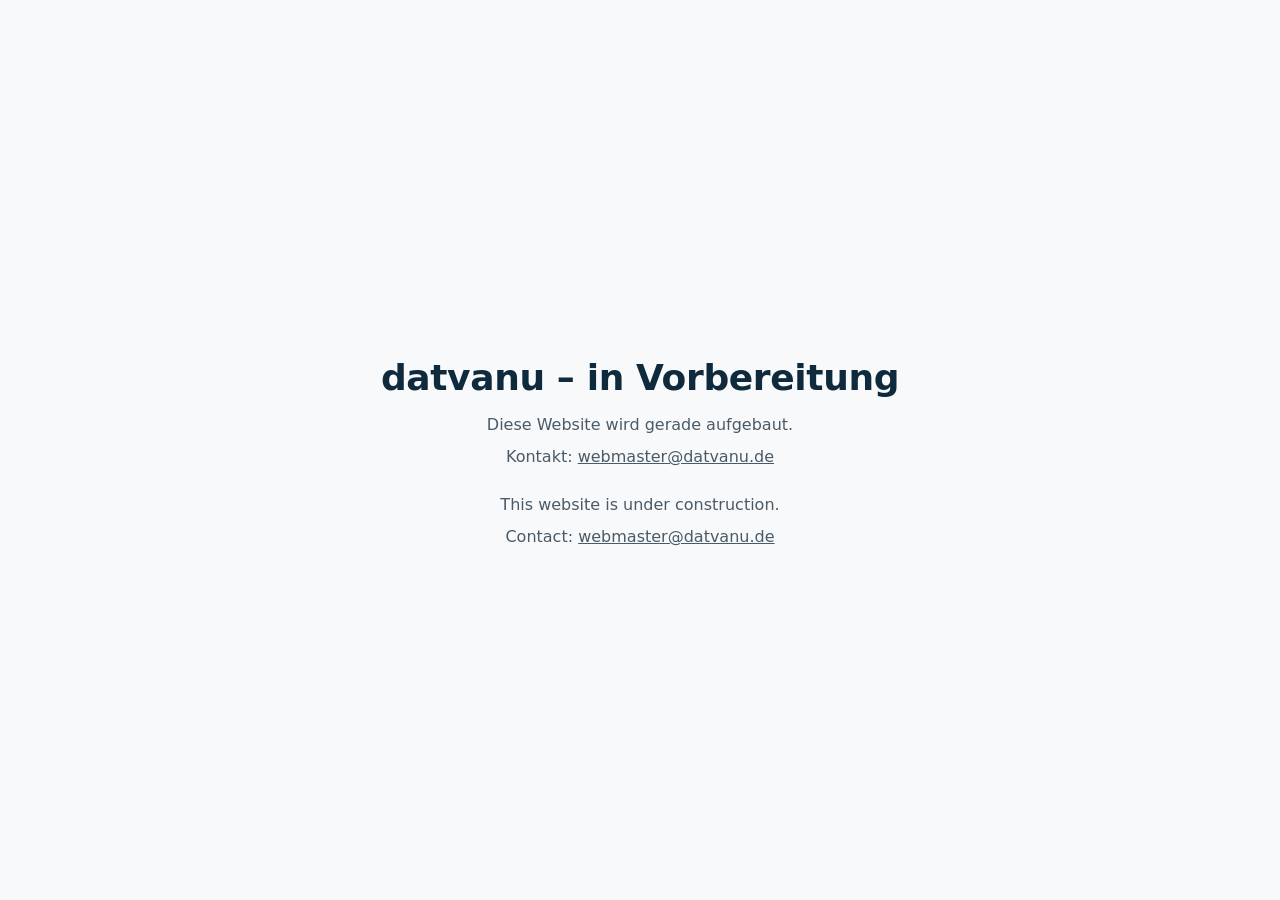
==== index.html @ 2d8a4fdd "datvanu.de: in Vorbereitung / under construction" ====
<!doctype html>
<html lang="de">
<head>
<meta charset="utf-8">
<meta name="viewport" content="width=device-width, initial-scale=1">
<meta name="robots" content="noindex, nofollow">
<meta name="referrer" content="no-referrer">
<meta http-equiv="Content-Security-Policy" content="default-src 'none'; style-src 'unsafe-inline'; base-uri 'none'; form-action 'none'">
<title>datvanu – in Vorbereitung</title>
<style>
:root{color-scheme:light dark;--bg:#F7F9FA;--fg:#0F2A3D;--muted:#4A5A67}
@media (prefers-color-scheme:dark){:root{--bg:#0B1F2D;--fg:#F7F9FA;--muted:#B8C7D3}}
html,body{height:100%;margin:0}
body{display:grid;place-items:center;background:var(--bg);color:var(--fg);font:1rem/1.5 system-ui,-apple-system,"Segoe UI",Roboto,sans-serif;text-align:center;padding:1.25rem;box-sizing:border-box}
h1{font-size:clamp(1.5rem,5vw,2.25rem);font-weight:700;letter-spacing:-.01em;margin:0}
p{color:var(--muted);margin:.5rem 0 0}
a{color:inherit}
.en{margin-top:1.5rem}
</style>
</head>
<body>
<main>
<h1>datvanu – in Vorbereitung</h1>
<p>Diese Website wird gerade aufgebaut.</p>
<p>Kontakt: <a href="mailto:webmaster@datvanu.de">webmaster@datvanu.de</a></p>
<div class="en" lang="en">
<p>This website is under construction.</p>
<p>Contact: <a href="mailto:webmaster@datvanu.de">webmaster@datvanu.de</a></p>
</div>
</main>
</body>
</html>
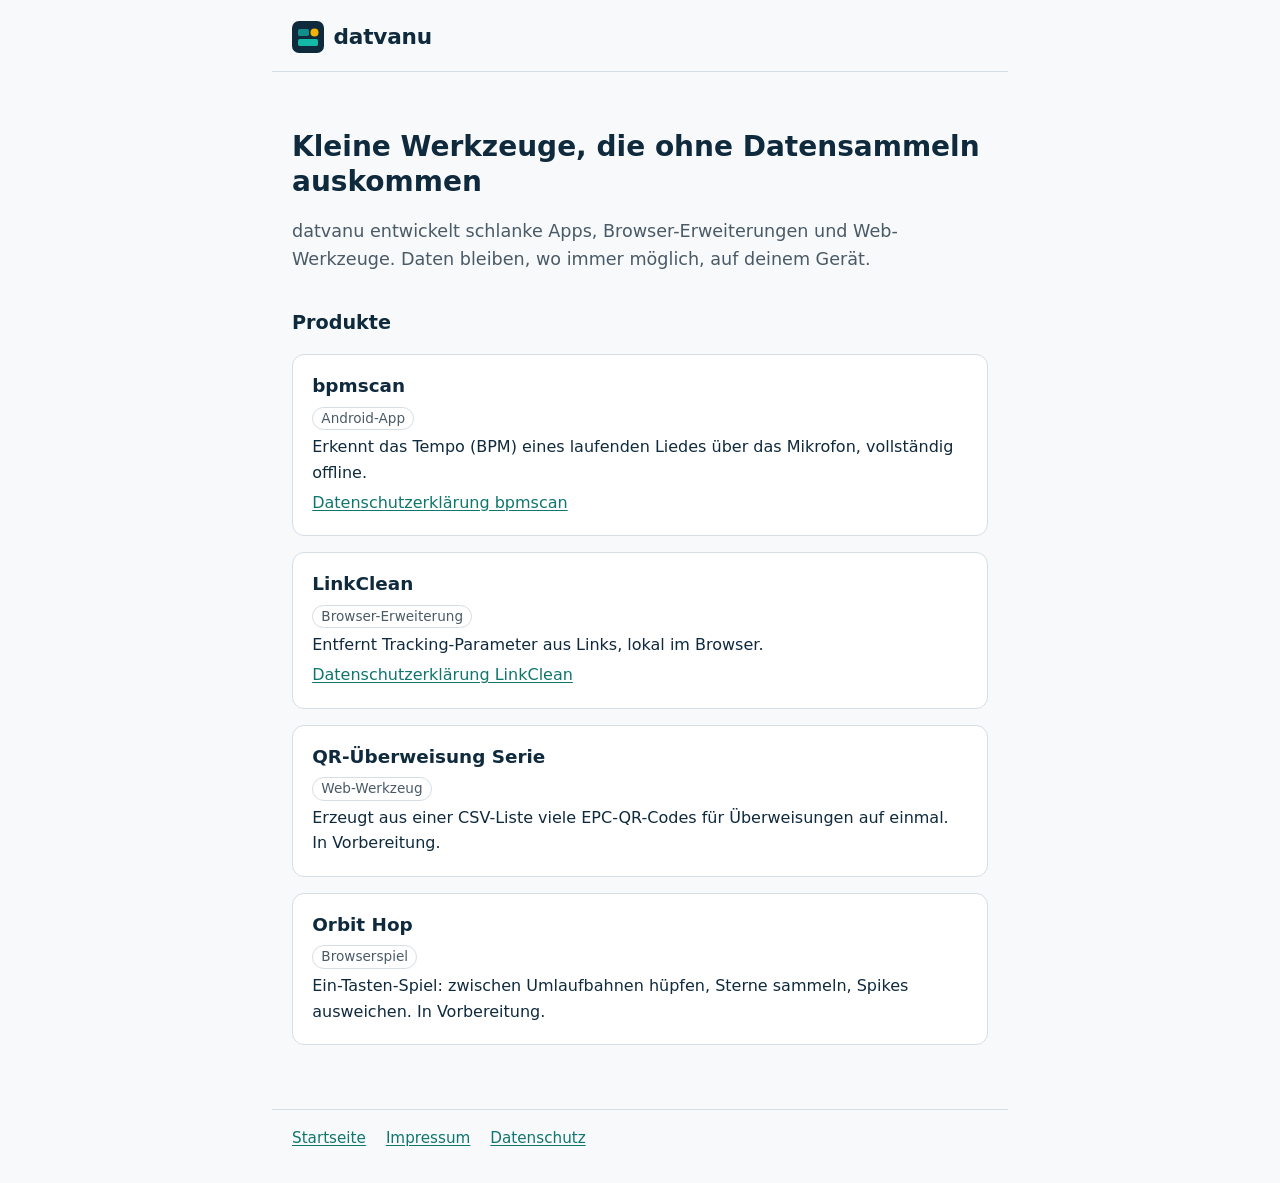
==== commit 67262b8e: "datvanu.de: echte Seite (Startseite, Impressum, Datenschutz, bpmscan/LinkClean-Datenschutz) aus site" ====
--- a/index.html
+++ b/index.html
@@ -2,31 +2,27 @@
 <html lang="de">
 <head>
 <meta charset="utf-8">
-<meta name="viewport" content="width=device-width, initial-scale=1">
-<meta name="robots" content="noindex, nofollow">
-<meta name="referrer" content="no-referrer">
-<meta http-equiv="Content-Security-Policy" content="default-src 'none'; style-src 'unsafe-inline'; base-uri 'none'; form-action 'none'">
-<title>datvanu – in Vorbereitung</title>
-<style>
-:root{color-scheme:light dark;--bg:#F7F9FA;--fg:#0F2A3D;--muted:#4A5A67}
-@media (prefers-color-scheme:dark){:root{--bg:#0B1F2D;--fg:#F7F9FA;--muted:#B8C7D3}}
-html,body{height:100%;margin:0}
-body{display:grid;place-items:center;background:var(--bg);color:var(--fg);font:1rem/1.5 system-ui,-apple-system,"Segoe UI",Roboto,sans-serif;text-align:center;padding:1.25rem;box-sizing:border-box}
-h1{font-size:clamp(1.5rem,5vw,2.25rem);font-weight:700;letter-spacing:-.01em;margin:0}
-p{color:var(--muted);margin:.5rem 0 0}
-a{color:inherit}
-.en{margin-top:1.5rem}
-</style>
+<meta name="viewport" content="width=device-width,initial-scale=1">
+<title>datvanu – kleine, datensparsame Werkzeuge</title>
+<meta name="description" content="datvanu: kleine, datensparsame Apps, Browser-Erweiterungen und Web-Werkzeuge.">
+<meta name="color-scheme" content="light dark">
+<link rel="icon" href="./img/mark.svg" type="image/svg+xml">
+<link rel="stylesheet" href="./style.css">
 </head>
 <body>
-<main>
-<h1>datvanu – in Vorbereitung</h1>
-<p>Diese Website wird gerade aufgebaut.</p>
-<p>Kontakt: <a href="mailto:webmaster@datvanu.de">webmaster@datvanu.de</a></p>
-<div class="en" lang="en">
-<p>This website is under construction.</p>
-<p>Contact: <a href="mailto:webmaster@datvanu.de">webmaster@datvanu.de</a></p>
-</div>
+<a class="skip" href="#inhalt">Zum Inhalt springen</a>
+<header class="site-header"><a class="brand" href="./"><img src="./img/mark.svg" alt="" width="32" height="32">datvanu</a></header>
+<main id="inhalt">
+<h1>Kleine Werkzeuge, die ohne Datensammeln auskommen</h1>
+<p class="lead">datvanu entwickelt schlanke Apps, Browser-Erweiterungen und Web-Werkzeuge. Daten bleiben, wo immer möglich, auf deinem Gerät.</p>
+<h2 id="produkte">Produkte</h2>
+<ul class="products" aria-labelledby="produkte">
+<li><h3>bpmscan</h3><p><span class="tag">Android-App</span></p><p>Erkennt das Tempo (BPM) eines laufenden Liedes über das Mikrofon, vollständig offline.</p><p><a href="bpmscan/datenschutz/">Datenschutzerklärung bpmscan</a></p></li>
+<li><h3>LinkClean</h3><p><span class="tag">Browser-Erweiterung</span></p><p>Entfernt Tracking-Parameter aus Links, lokal im Browser.</p><p><a href="linkclean/datenschutz/">Datenschutzerklärung LinkClean</a></p></li>
+<li><h3>QR-Überweisung Serie</h3><p><span class="tag">Web-Werkzeug</span></p><p>Erzeugt aus einer CSV-Liste viele EPC-QR-Codes für Überweisungen auf einmal. In Vorbereitung.</p></li>
+<li><h3>Orbit Hop</h3><p><span class="tag">Browserspiel</span></p><p>Ein-Tasten-Spiel: zwischen Umlaufbahnen hüpfen, Sterne sammeln, Spikes ausweichen. In Vorbereitung.</p></li>
+</ul>
 </main>
+<footer class="site-footer"><nav aria-label="Rechtliches"><ul><li><a href="./">Startseite</a></li><li><a href="./impressum/">Impressum</a></li><li><a href="./datenschutz/">Datenschutz</a></li></ul></nav></footer>
 </body>
 </html>
--- a/style.css
+++ b/style.css
@@ -0,0 +1,35 @@
+/* datvanu – site styles. Light/Dark via prefers-color-scheme, WCAG-AA contrast, visible focus. */
+:root{color-scheme:light dark;--bg:#F7F9FA;--fg:#0F2A3D;--muted:#4A5A67;--line:#D5DEE5;--link:#0F766E;--card:#FFFFFF;--mark:#FFE08A;--mark-fg:#0F2A3D;--focus:#F5B301}
+@media (prefers-color-scheme:dark){:root{--bg:#0B1F2D;--fg:#F7F9FA;--muted:#B8C7D3;--line:#24445A;--link:#5EEAD4;--card:#12293A;--mark:#FFE08A;--mark-fg:#0F2A3D}}
+*{box-sizing:border-box}
+html{font-size:100%}
+body{margin:0;background:var(--bg);color:var(--fg);font:1rem/1.6 Inter,system-ui,-apple-system,"Segoe UI",Roboto,sans-serif}
+a{color:var(--link);text-underline-offset:.15em}
+a:focus-visible,button:focus-visible{outline:3px solid var(--focus);outline-offset:2px;border-radius:4px}
+.skip{position:absolute;left:-999px;top:0;background:var(--card);color:var(--fg);padding:8px 12px;z-index:10}
+.skip:focus{left:8px;top:8px}
+.site-header,.site-footer,main{max-width:46rem;margin:0 auto;padding:0 1.25rem}
+.site-header{display:flex;align-items:center;justify-content:space-between;padding-top:1.25rem;padding-bottom:1rem;border-bottom:1px solid var(--line)}
+.brand{display:inline-flex;align-items:center;gap:.6rem;color:var(--fg);font-weight:700;font-size:1.35rem;text-decoration:none;letter-spacing:-.01em}
+.brand img{width:2rem;height:2rem}
+main{padding-top:1.5rem;padding-bottom:3rem}
+h1{font-size:1.75rem;line-height:1.25;margin:1.2em 0 .6em}
+h2{font-size:1.2rem;margin-top:1.8em}
+p,li{max-width:70ch}
+code{background:var(--card);border:1px solid var(--line);padding:0 .3em;border-radius:4px;font-size:.92em}
+mark{background:var(--mark);color:var(--mark-fg);padding:0 .2em}
+.lead{font-size:1.1rem;color:var(--muted)}
+.products{list-style:none;padding:0;display:grid;gap:1rem}
+.products li{background:var(--card);border:1px solid var(--line);border-radius:12px;padding:1rem 1.2rem}
+.products h3{margin:0 0 .25rem;font-size:1.15rem}
+.products p{margin:.25rem 0}
+.tag{display:inline-block;font-size:.85rem;color:var(--muted);border:1px solid var(--line);border-radius:999px;padding:0 .6em}
+.notice{border:2px solid var(--focus);background:var(--card);border-radius:10px;padding:.8rem 1rem}
+/* imported legal documents keep their own markup; only styled here */
+.doc nav{display:flex;gap:.75rem;flex-wrap:wrap;margin:.5rem 0 0}
+.doc nav a{font-weight:600;text-decoration:none;border:2px solid var(--link);border-radius:999px;padding:.15rem .9rem}
+.doc section+section{border-top:1px solid var(--line);margin-top:3rem}
+.doc footer{color:var(--muted);font-size:.9rem;margin-top:3rem}
+.site-footer{border-top:1px solid var(--line);padding-top:1rem;padding-bottom:2rem;color:var(--muted);font-size:.95rem}
+.site-footer ul{list-style:none;padding:0;margin:0;display:flex;gap:1.25rem;flex-wrap:wrap}
+@media (prefers-reduced-motion:reduce){*{scroll-behavior:auto!important}}
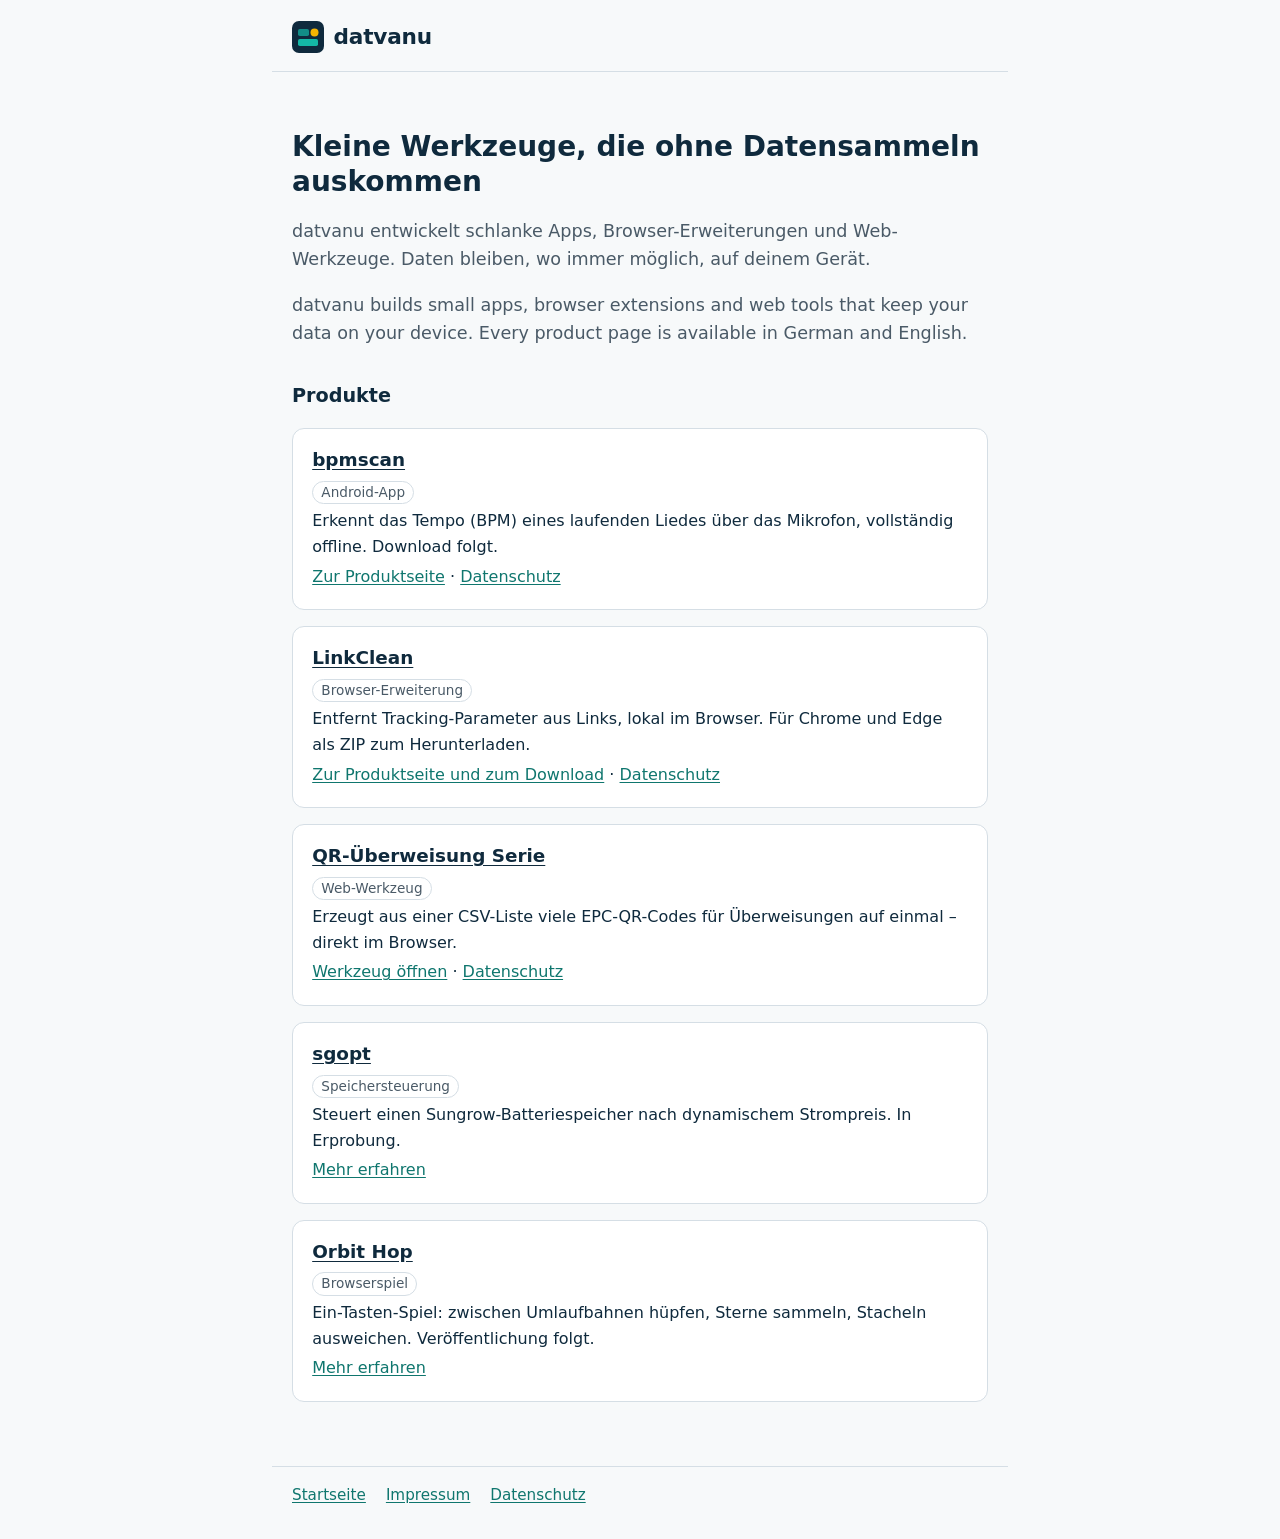
==== commit a0a79923: "Produktseiten DE/EN, QR-Werkzeug /qr-serie/, LinkClean-ZIP (Quelle site-datvanu 43d7257)" ====
--- a/index.html
+++ b/index.html
@@ -15,12 +15,14 @@
 <main id="inhalt">
 <h1>Kleine Werkzeuge, die ohne Datensammeln auskommen</h1>
 <p class="lead">datvanu entwickelt schlanke Apps, Browser-Erweiterungen und Web-Werkzeuge. Daten bleiben, wo immer möglich, auf deinem Gerät.</p>
+<p class="lead" lang="en">datvanu builds small apps, browser extensions and web tools that keep your data on your device. Every product page is available in German and English.</p>
 <h2 id="produkte">Produkte</h2>
 <ul class="products" aria-labelledby="produkte">
-<li><h3>bpmscan</h3><p><span class="tag">Android-App</span></p><p>Erkennt das Tempo (BPM) eines laufenden Liedes über das Mikrofon, vollständig offline.</p><p><a href="bpmscan/datenschutz/">Datenschutzerklärung bpmscan</a></p></li>
-<li><h3>LinkClean</h3><p><span class="tag">Browser-Erweiterung</span></p><p>Entfernt Tracking-Parameter aus Links, lokal im Browser.</p><p><a href="linkclean/datenschutz/">Datenschutzerklärung LinkClean</a></p></li>
-<li><h3>QR-Überweisung Serie</h3><p><span class="tag">Web-Werkzeug</span></p><p>Erzeugt aus einer CSV-Liste viele EPC-QR-Codes für Überweisungen auf einmal. In Vorbereitung.</p></li>
-<li><h3>Orbit Hop</h3><p><span class="tag">Browserspiel</span></p><p>Ein-Tasten-Spiel: zwischen Umlaufbahnen hüpfen, Sterne sammeln, Spikes ausweichen. In Vorbereitung.</p></li>
+<li><h3><a href="bpmscan/">bpmscan</a></h3><p><span class="tag">Android-App</span></p><p>Erkennt das Tempo (BPM) eines laufenden Liedes über das Mikrofon, vollständig offline. Download folgt.</p><p><a href="bpmscan/">Zur Produktseite</a> · <a href="bpmscan/datenschutz/">Datenschutz</a></p></li>
+<li><h3><a href="linkclean/">LinkClean</a></h3><p><span class="tag">Browser-Erweiterung</span></p><p>Entfernt Tracking-Parameter aus Links, lokal im Browser. Für Chrome und Edge als ZIP zum Herunterladen.</p><p><a href="linkclean/">Zur Produktseite und zum Download</a> · <a href="linkclean/datenschutz/">Datenschutz</a></p></li>
+<li><h3><a href="qr-serie/">QR-Überweisung Serie</a></h3><p><span class="tag">Web-Werkzeug</span></p><p>Erzeugt aus einer CSV-Liste viele EPC-QR-Codes für Überweisungen auf einmal – direkt im Browser.</p><p><a href="qr-serie/">Werkzeug öffnen</a> · <a href="qr-serie/datenschutz/">Datenschutz</a></p></li>
+<li><h3><a href="sgopt/">sgopt</a></h3><p><span class="tag">Speichersteuerung</span></p><p>Steuert einen Sungrow-Batteriespeicher nach dynamischem Strompreis. In Erprobung.</p><p><a href="sgopt/">Mehr erfahren</a></p></li>
+<li><h3><a href="orbit-hop/">Orbit Hop</a></h3><p><span class="tag">Browserspiel</span></p><p>Ein-Tasten-Spiel: zwischen Umlaufbahnen hüpfen, Sterne sammeln, Stacheln ausweichen. Veröffentlichung folgt.</p><p><a href="orbit-hop/">Mehr erfahren</a></p></li>
 </ul>
 </main>
 <footer class="site-footer"><nav aria-label="Rechtliches"><ul><li><a href="./">Startseite</a></li><li><a href="./impressum/">Impressum</a></li><li><a href="./datenschutz/">Datenschutz</a></li></ul></nav></footer>
--- a/style.css
+++ b/style.css
@@ -30,6 +30,13 @@
 .doc nav a{font-weight:600;text-decoration:none;border:2px solid var(--link);border-radius:999px;padding:.15rem .9rem}
 .doc section+section{border-top:1px solid var(--line);margin-top:3rem}
 .doc footer{color:var(--muted);font-size:.9rem;margin-top:3rem}
+.doc table{border-collapse:collapse;width:100%;font-size:.95rem;margin:.75rem 0}
+.doc th,.doc td{text-align:left;vertical-align:top;border-bottom:1px solid var(--line);padding:.4rem .6rem .4rem 0}
 .site-footer{border-top:1px solid var(--line);padding-top:1rem;padding-bottom:2rem;color:var(--muted);font-size:.95rem}
 .site-footer ul{list-style:none;padding:0;margin:0;display:flex;gap:1.25rem;flex-wrap:wrap}
 @media (prefers-reduced-motion:reduce){*{scroll-behavior:auto!important}}
+/* product pages */
+.products h3 a{color:var(--fg)}
+.shot img{max-width:100%;height:auto;max-height:28rem;width:auto;border:1px solid var(--line);border-radius:10px}
+.hash{word-break:break-all}
+.notice+.lead{margin-top:1rem}
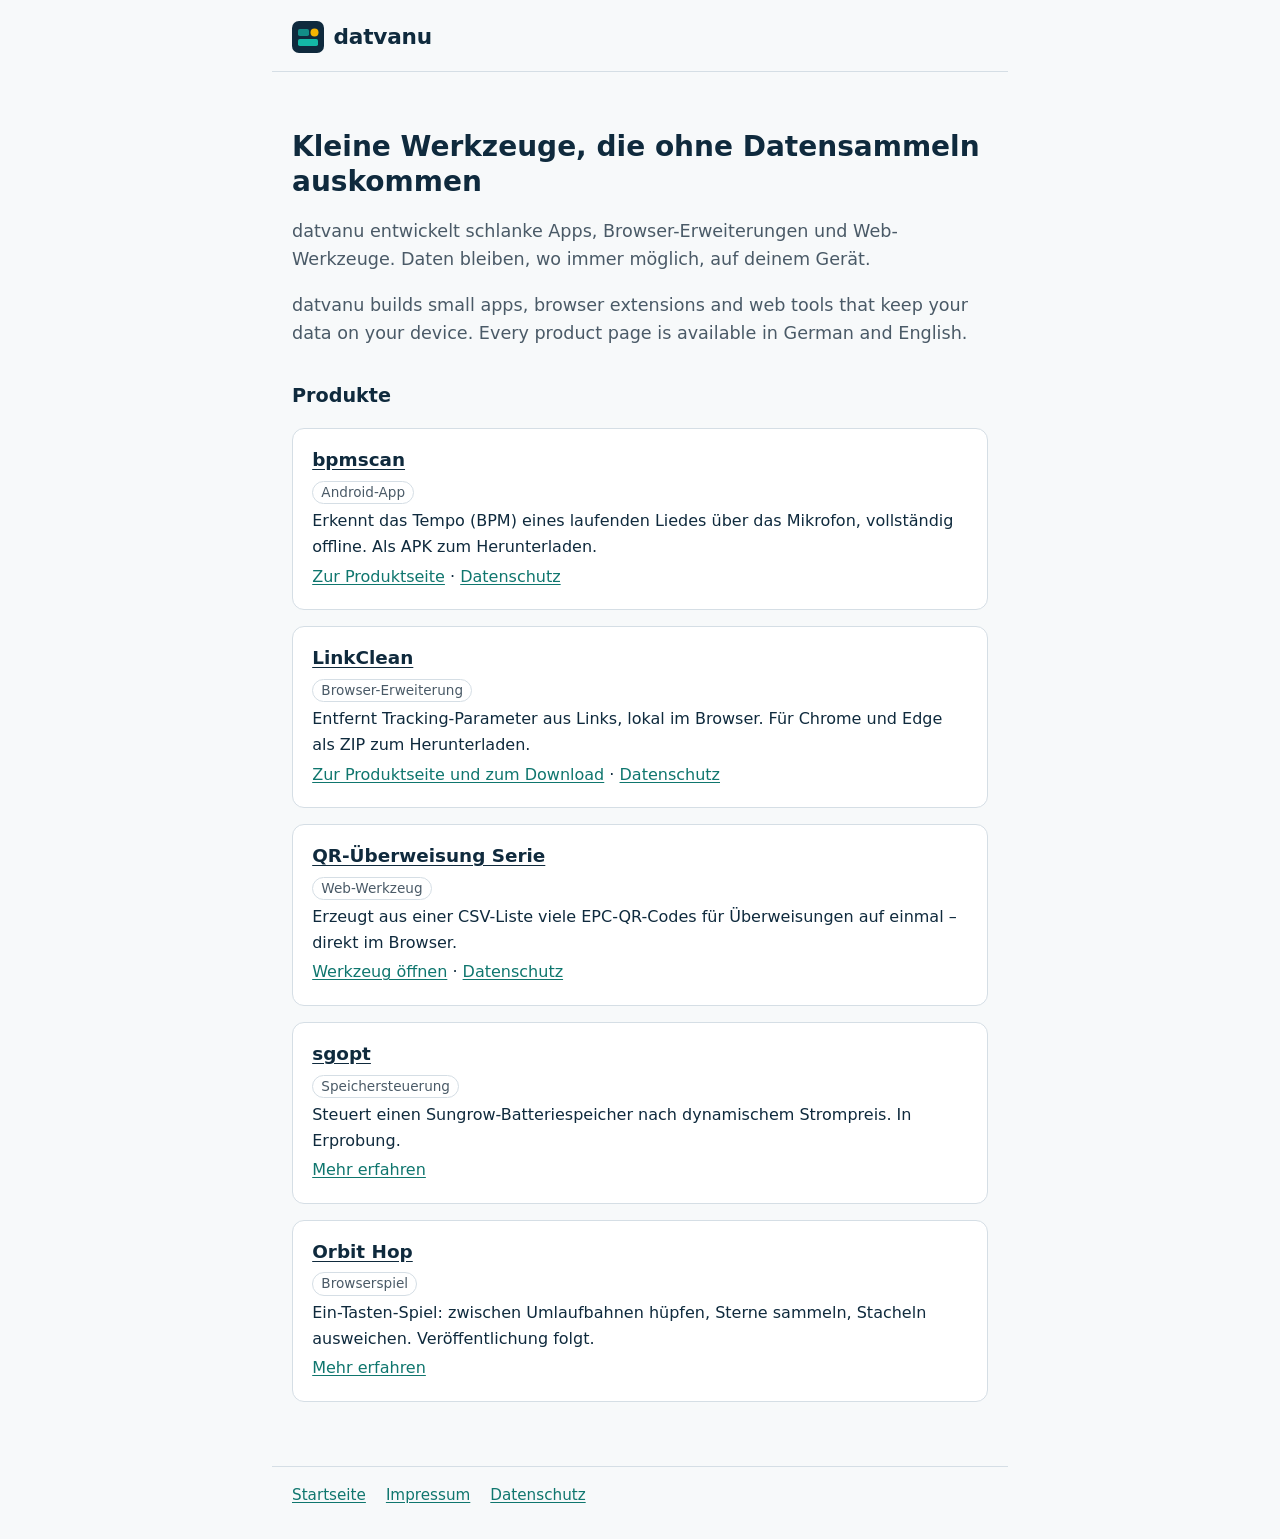
==== commit c73b77ea: "bpmscan APK 1.0.0 zum Download (Quelle site-datvanu 9764758)" ====
--- a/index.html
+++ b/index.html
@@ -18,7 +18,7 @@
 <p class="lead" lang="en">datvanu builds small apps, browser extensions and web tools that keep your data on your device. Every product page is available in German and English.</p>
 <h2 id="produkte">Produkte</h2>
 <ul class="products" aria-labelledby="produkte">
-<li><h3><a href="bpmscan/">bpmscan</a></h3><p><span class="tag">Android-App</span></p><p>Erkennt das Tempo (BPM) eines laufenden Liedes über das Mikrofon, vollständig offline. Download folgt.</p><p><a href="bpmscan/">Zur Produktseite</a> · <a href="bpmscan/datenschutz/">Datenschutz</a></p></li>
+<li><h3><a href="bpmscan/">bpmscan</a></h3><p><span class="tag">Android-App</span></p><p>Erkennt das Tempo (BPM) eines laufenden Liedes über das Mikrofon, vollständig offline. Als APK zum Herunterladen.</p><p><a href="bpmscan/">Zur Produktseite</a> · <a href="bpmscan/datenschutz/">Datenschutz</a></p></li>
 <li><h3><a href="linkclean/">LinkClean</a></h3><p><span class="tag">Browser-Erweiterung</span></p><p>Entfernt Tracking-Parameter aus Links, lokal im Browser. Für Chrome und Edge als ZIP zum Herunterladen.</p><p><a href="linkclean/">Zur Produktseite und zum Download</a> · <a href="linkclean/datenschutz/">Datenschutz</a></p></li>
 <li><h3><a href="qr-serie/">QR-Überweisung Serie</a></h3><p><span class="tag">Web-Werkzeug</span></p><p>Erzeugt aus einer CSV-Liste viele EPC-QR-Codes für Überweisungen auf einmal – direkt im Browser.</p><p><a href="qr-serie/">Werkzeug öffnen</a> · <a href="qr-serie/datenschutz/">Datenschutz</a></p></li>
 <li><h3><a href="sgopt/">sgopt</a></h3><p><span class="tag">Speichersteuerung</span></p><p>Steuert einen Sungrow-Batteriespeicher nach dynamischem Strompreis. In Erprobung.</p><p><a href="sgopt/">Mehr erfahren</a></p></li>
--- a/style.css
+++ b/style.css
@@ -40,3 +40,5 @@
 .shot img{max-width:100%;height:auto;max-height:28rem;width:auto;border:1px solid var(--line);border-radius:10px}
 .hash{word-break:break-all}
 .notice+.lead{margin-top:1rem}
+.button{display:inline-block;background:var(--link);color:var(--bg);font-weight:600;padding:.6em 1.1em;border-radius:8px;text-decoration:none}
+.button:hover{filter:brightness(1.08)}
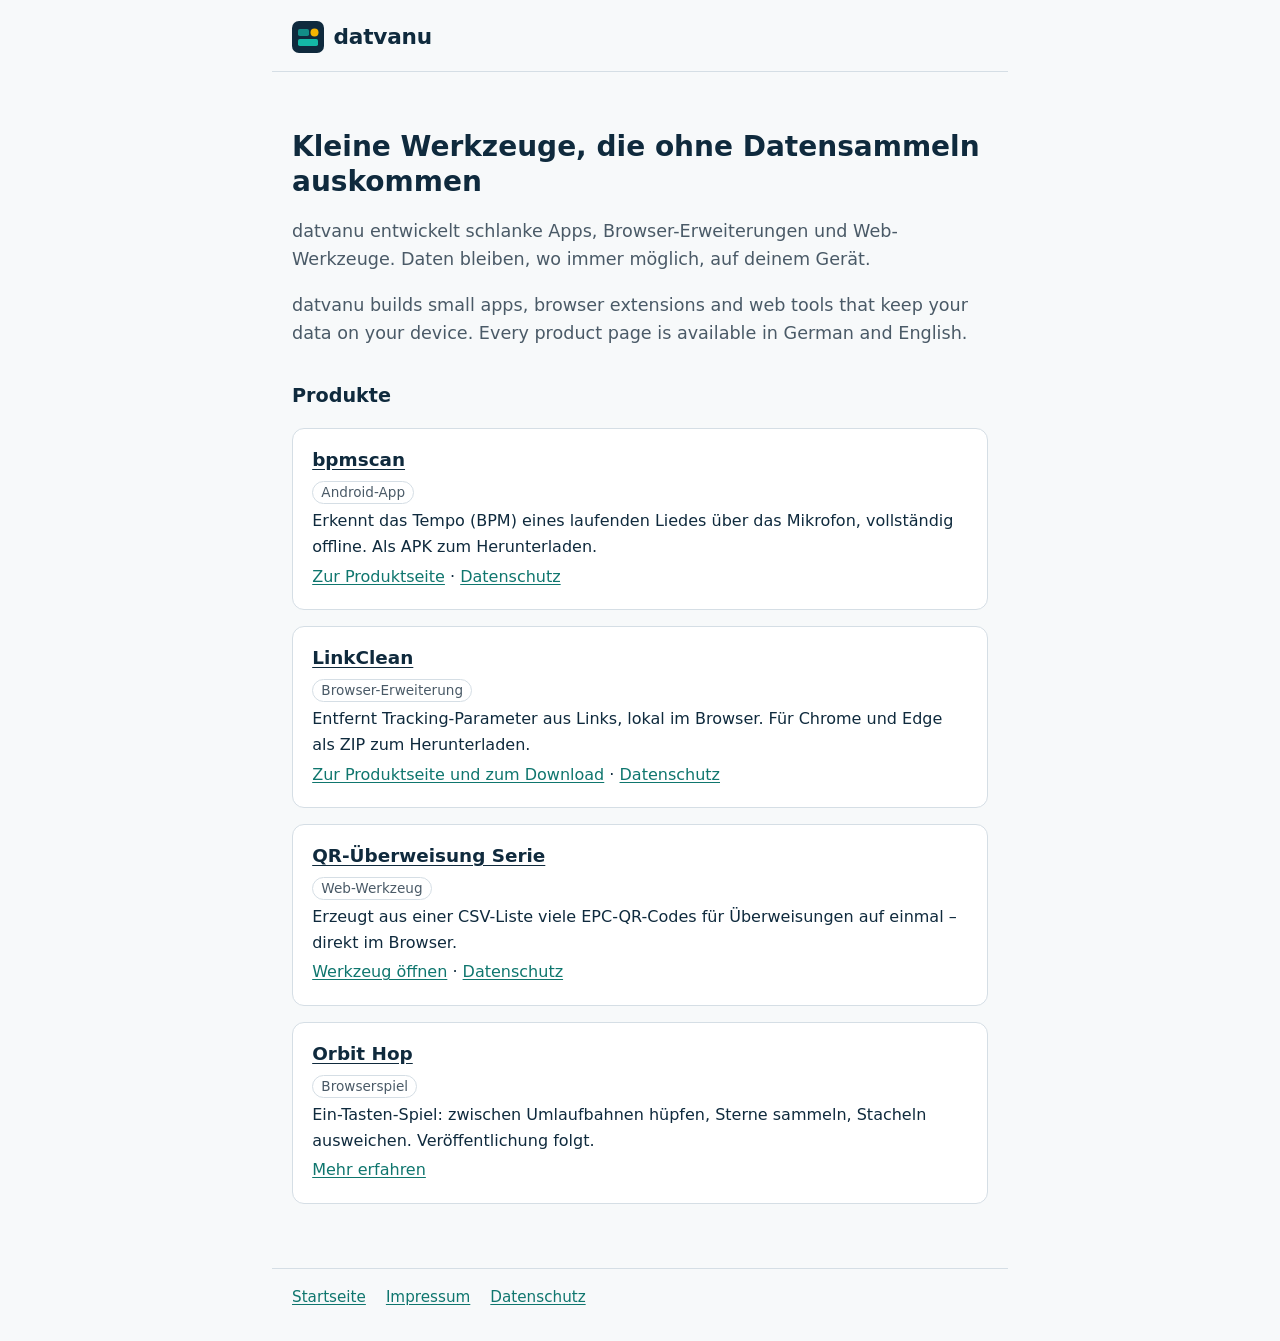
==== commit 2a8f5295: "sgopt entfernt (Projekt eingestellt) Co-authored-by: trapkick <trapkick@users.noreply.github.com>" ====
--- a/index.html
+++ b/index.html
@@ -21,7 +21,6 @@
 <li><h3><a href="bpmscan/">bpmscan</a></h3><p><span class="tag">Android-App</span></p><p>Erkennt das Tempo (BPM) eines laufenden Liedes über das Mikrofon, vollständig offline. Als APK zum Herunterladen.</p><p><a href="bpmscan/">Zur Produktseite</a> · <a href="bpmscan/datenschutz/">Datenschutz</a></p></li>
 <li><h3><a href="linkclean/">LinkClean</a></h3><p><span class="tag">Browser-Erweiterung</span></p><p>Entfernt Tracking-Parameter aus Links, lokal im Browser. Für Chrome und Edge als ZIP zum Herunterladen.</p><p><a href="linkclean/">Zur Produktseite und zum Download</a> · <a href="linkclean/datenschutz/">Datenschutz</a></p></li>
 <li><h3><a href="qr-serie/">QR-Überweisung Serie</a></h3><p><span class="tag">Web-Werkzeug</span></p><p>Erzeugt aus einer CSV-Liste viele EPC-QR-Codes für Überweisungen auf einmal – direkt im Browser.</p><p><a href="qr-serie/">Werkzeug öffnen</a> · <a href="qr-serie/datenschutz/">Datenschutz</a></p></li>
-<li><h3><a href="sgopt/">sgopt</a></h3><p><span class="tag">Speichersteuerung</span></p><p>Steuert einen Sungrow-Batteriespeicher nach dynamischem Strompreis. In Erprobung.</p><p><a href="sgopt/">Mehr erfahren</a></p></li>
 <li><h3><a href="orbit-hop/">Orbit Hop</a></h3><p><span class="tag">Browserspiel</span></p><p>Ein-Tasten-Spiel: zwischen Umlaufbahnen hüpfen, Sterne sammeln, Stacheln ausweichen. Veröffentlichung folgt.</p><p><a href="orbit-hop/">Mehr erfahren</a></p></li>
 </ul>
 </main>
--- a/style.css
+++ b/style.css
@@ -42,3 +42,8 @@
 .notice+.lead{margin-top:1rem}
 .button{display:inline-block;background:var(--link);color:var(--bg);font-weight:600;padding:.6em 1.1em;border-radius:8px;text-decoration:none}
 .button:hover{filter:brightness(1.08)}
+.support{background:var(--card);border:1px solid var(--line);border-left:4px solid var(--link);border-radius:10px;padding:.4rem 1.2rem 1rem;margin:1rem 0 2rem}
+.support h3{font-size:1.05rem;margin:1.1rem 0 .3rem}
+.support li{margin:.25rem 0}
+.jump{font-weight:600}
+.muted{color:var(--muted)}
